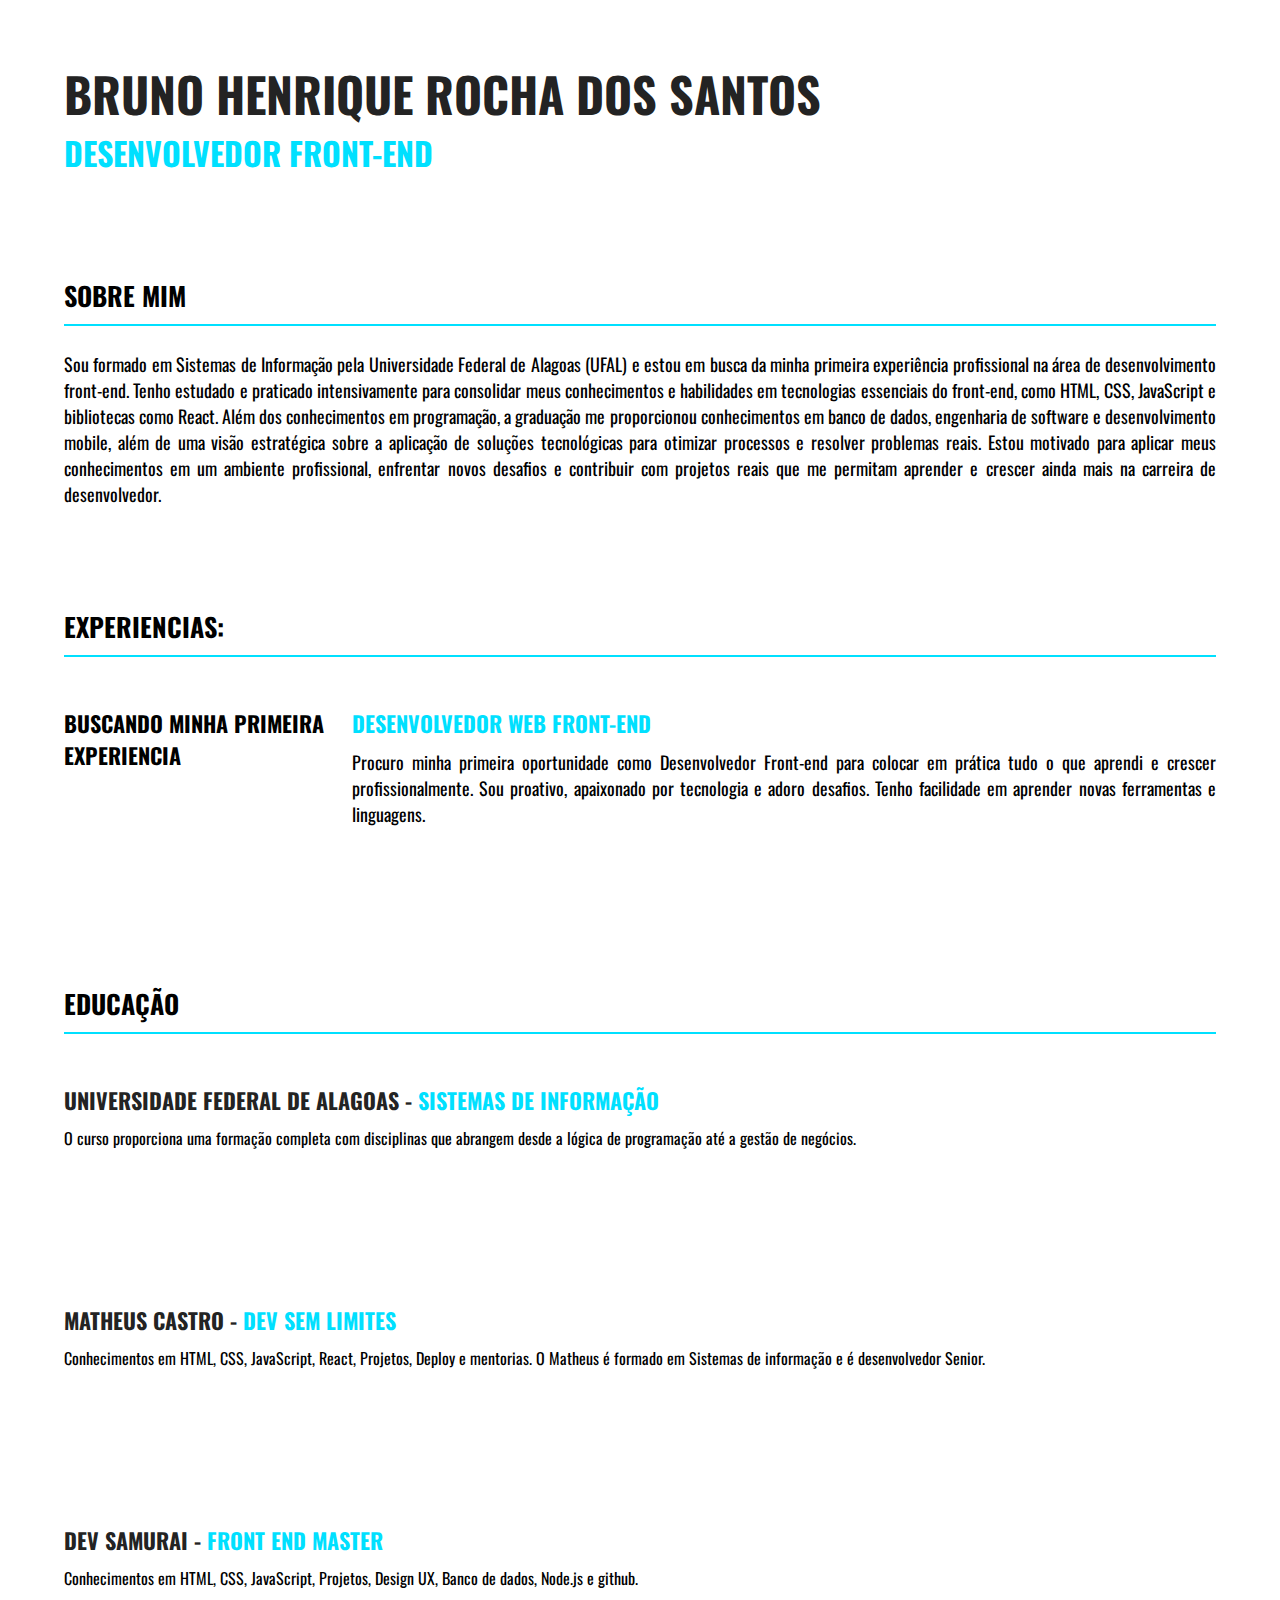
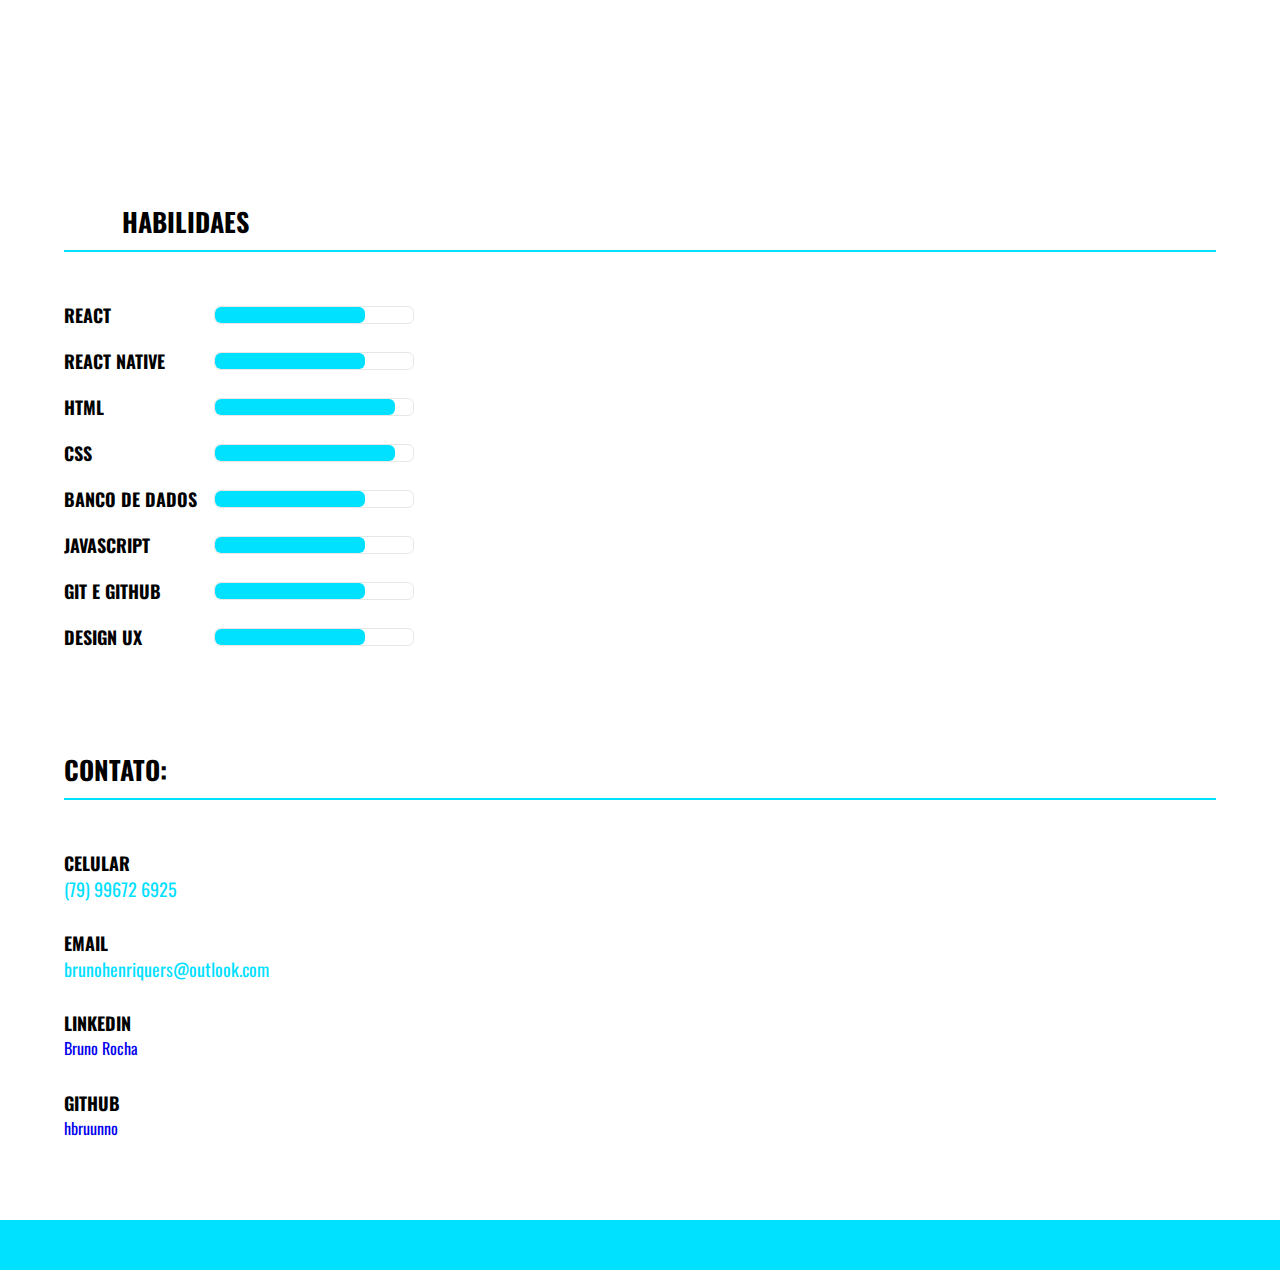
==== index.html @ 4bacbdec "subindo o curriculo" ====
<!DOCTYPE html>
<html lang="pt">
<head>
    <meta charset="UTF-8">
    <meta name="viewport" content="width=device-width, initial-scale=1.0">
    <title>curriculo</title>
    <link rel="stylesheet" href="style.css">
    <link rel="preconnect" href="https://fonts.googleapis.com">
<link rel="preconnect" href="https://fonts.gstatic.com" crossorigin>
<link href="https://fonts.googleapis.com/css2?family=Oswald:wght@300;400;500;700&family=Roboto:wght@300;400;500;700&display=swap" rel="stylesheet">
</head>
<body>
    <div class="container">
        <div class="h-name">
           <h1>Bruno Henrique Rocha dos Santos</h1> 
           <h2>Desenvolvedor Front-end</h2>
        </div>
        <div class="h-sobre">
            <div class="h-title-sobre">
                <h2>Sobre mim</h2>
            </div>
            <div class="w-100">
                <p class="paragraf">
                    Sou formado em Sistemas de Informação pela Universidade Federal de Alagoas (UFAL) e estou em busca da minha primeira experiência profissional na área de desenvolvimento front-end. Tenho estudado e praticado intensivamente para consolidar meus conhecimentos e habilidades em tecnologias essenciais do front-end, como HTML, CSS, JavaScript e bibliotecas como React. Além dos conhecimentos em programação, a graduação me proporcionou conhecimentos em banco de dados, engenharia de software e desenvolvimento mobile, além de uma visão estratégica sobre a aplicação de soluções tecnológicas para otimizar processos e resolver problemas reais. Estou motivado para aplicar meus conhecimentos em um ambiente profissional, enfrentar novos desafios e contribuir com projetos reais que me permitam aprender e crescer ainda mais na carreira de desenvolvedor.
                </p>
            </div>
        </div>

        <div class="h-experiencia">
            <div class="h-title-experiencia">
                <h2>Experiencias:</h2>
            </div>
            <div class="h-itens">
                <div class="item">
                    <div class="work">
                        <h2>Buscando minha primeira experiencia</h2>
                        <!-- <p>2015-2016</p> -->
                    </div>
                    <div class="description">
                        <h2>desenvolvedor web Front-end</h2>
                        <p>Procuro minha primeira oportunidade como Desenvolvedor Front-end para colocar em prática tudo o que aprendi e crescer profissionalmente. Sou proativo, apaixonado por tecnologia e adoro desafios. Tenho facilidade em aprender novas ferramentas e linguagens.

                        </p>
                    </div>
                </div>

               
            </div>
        </div>

        <div class="h-educacao">
            <div class="h-title-educacao">
                <h2>Educação</h2>
            </div>
            <div class="item">
                <div class="w-100 title">
                    <h2>Universidade Federal de Alagoas - <span>Sistemas de Informação</span> </h2> 
                </div>
                <p>
                   O curso proporciona uma formação completa com disciplinas que abrangem desde a lógica de programação até a gestão de negócios. 
                </p>
                
            </div>
            <div class="item">
                <div class="w-100 title">
                    <h2>Matheus Castro - <span>Dev Sem Limites </span></h2> 
                </div>
                <p>
                    Conhecimentos em HTML, CSS, JavaScript, React, Projetos, Deploy e mentorias. O Matheus é formado em Sistemas de informação e é desenvolvedor Senior.
                </p>
               
            </div>
            <div class="item">
                <div class="w-100 title">
                    <h2>Dev Samurai - <span>Front end master</span></h2> 
                </div>
                <p>
                    Conhecimentos em HTML, CSS, JavaScript, Projetos, Design UX, Banco de dados, Node.js e github.
                </p>
               
               
            </div>



        </div>

        <div class="h-habilidades">
            <div class="h-title-habilidades">
                <h2>Habilidaes</h2>
            </div>
            <div class="item">
                <div class="title">
                    <h2>React</h2>
                </div>
                <div class="icon">
                    <div class="percentual-50"></div>
                </div>
            </div>
            <div class="item">
                <div class="title">
                    <h2>React Native</h2>
                </div>
                <div class="icon">
                    <div class="percentual-50"></div>
                </div>
            </div>
            <div class="item">
                <div class="title">
                    <h2>HTML</h2>
                </div>
                <div class="icon">
                    <div class="percentual-80"></div>
                </div>
            </div>
            <div class="item">
                <div class="title">
                    <h2>CSS</h2>
                </div>
                <div class="icon">
                    <div class="percentual-80"></div>
                </div>
            </div>
            <div class="item">
                <div class="title">
                    <h2>banco de dados</h2>
                </div>
                <div class="icon">
                    <div class="percentual-50"></div>
                </div>
            </div>
            <div class="item">
                <div class="title">
                    <h2>JavaScript</h2>
                </div>
                <div class="icon">
                    <div class="percentual-50"></div>
                </div>
            </div>
            <div class="item">
                <div class="title">
                    <h2>Git e Github</h2>
                </div>
                <div class="icon">
                    <div class="percentual-50"></div>
                </div>
            </div>
            <div class="item">
                <div class="title">
                    <h2>Design UX</h2>
                </div>
                <div class="icon">
                    <div class="percentual-50"></div>
                </div>
            </div>
        </div>

        <div class="h-contato">
            <div class="h-title-contato">
                <h2>contato:</h2>
            </div>
            <div class="w-100 item">
                <h2>celular</h2>
                <p>(79) 99672 6925</p>
            </div>
            <div class="w-100 item">
                <h2>email</h2>
                <p>brunohenriquers@outlook.com</p>
            </div>
            <div class="w-100 item">
                <h2>linkedin</h2>
                <a href="https://www.linkedin.com/in/bruno-rocha-ba6991240/" target="_blank" style="text-decoration: none;">Bruno Rocha</a>
            </div>
            <div class="w-100 item">
                <h2>github</h2>
                <a href="https://github.com/hbruunno" target="_blank" style="text-decoration: none;">hbruunno</a>
                <p></p>
            </div>
        </div>

        


    </div>

    <footer>

        </footer>
    
</body>
</html>
---- style.css ----
@import "./assets/css/home.css";
@import "./assets/css/responsive.css";
@import "./assets/css/utils.css";
*{
    margin: 0;
    padding: 0;
    box-sizing: border-box;
}
html, body{
    width: 100%;
    height: 100%;
    font-family: 'Oswald', sans-serif;
    font-style: normal;
}
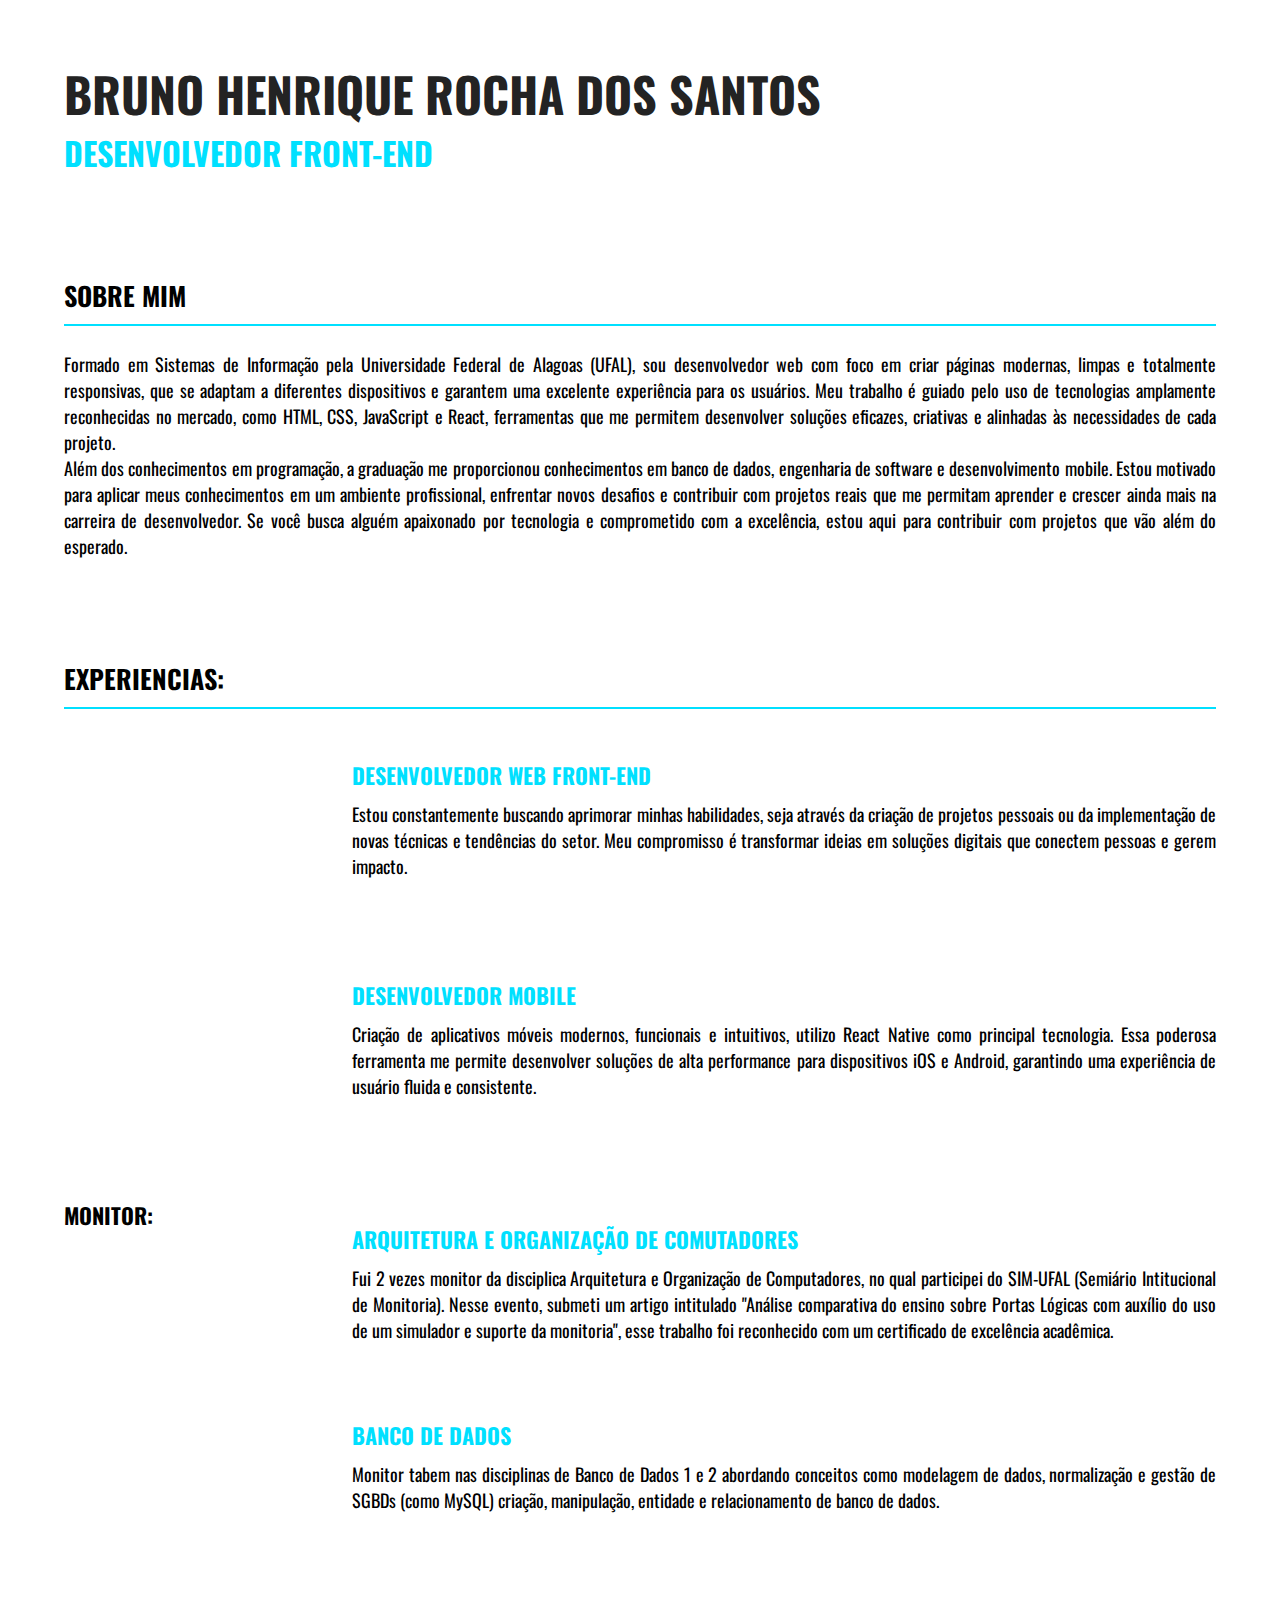
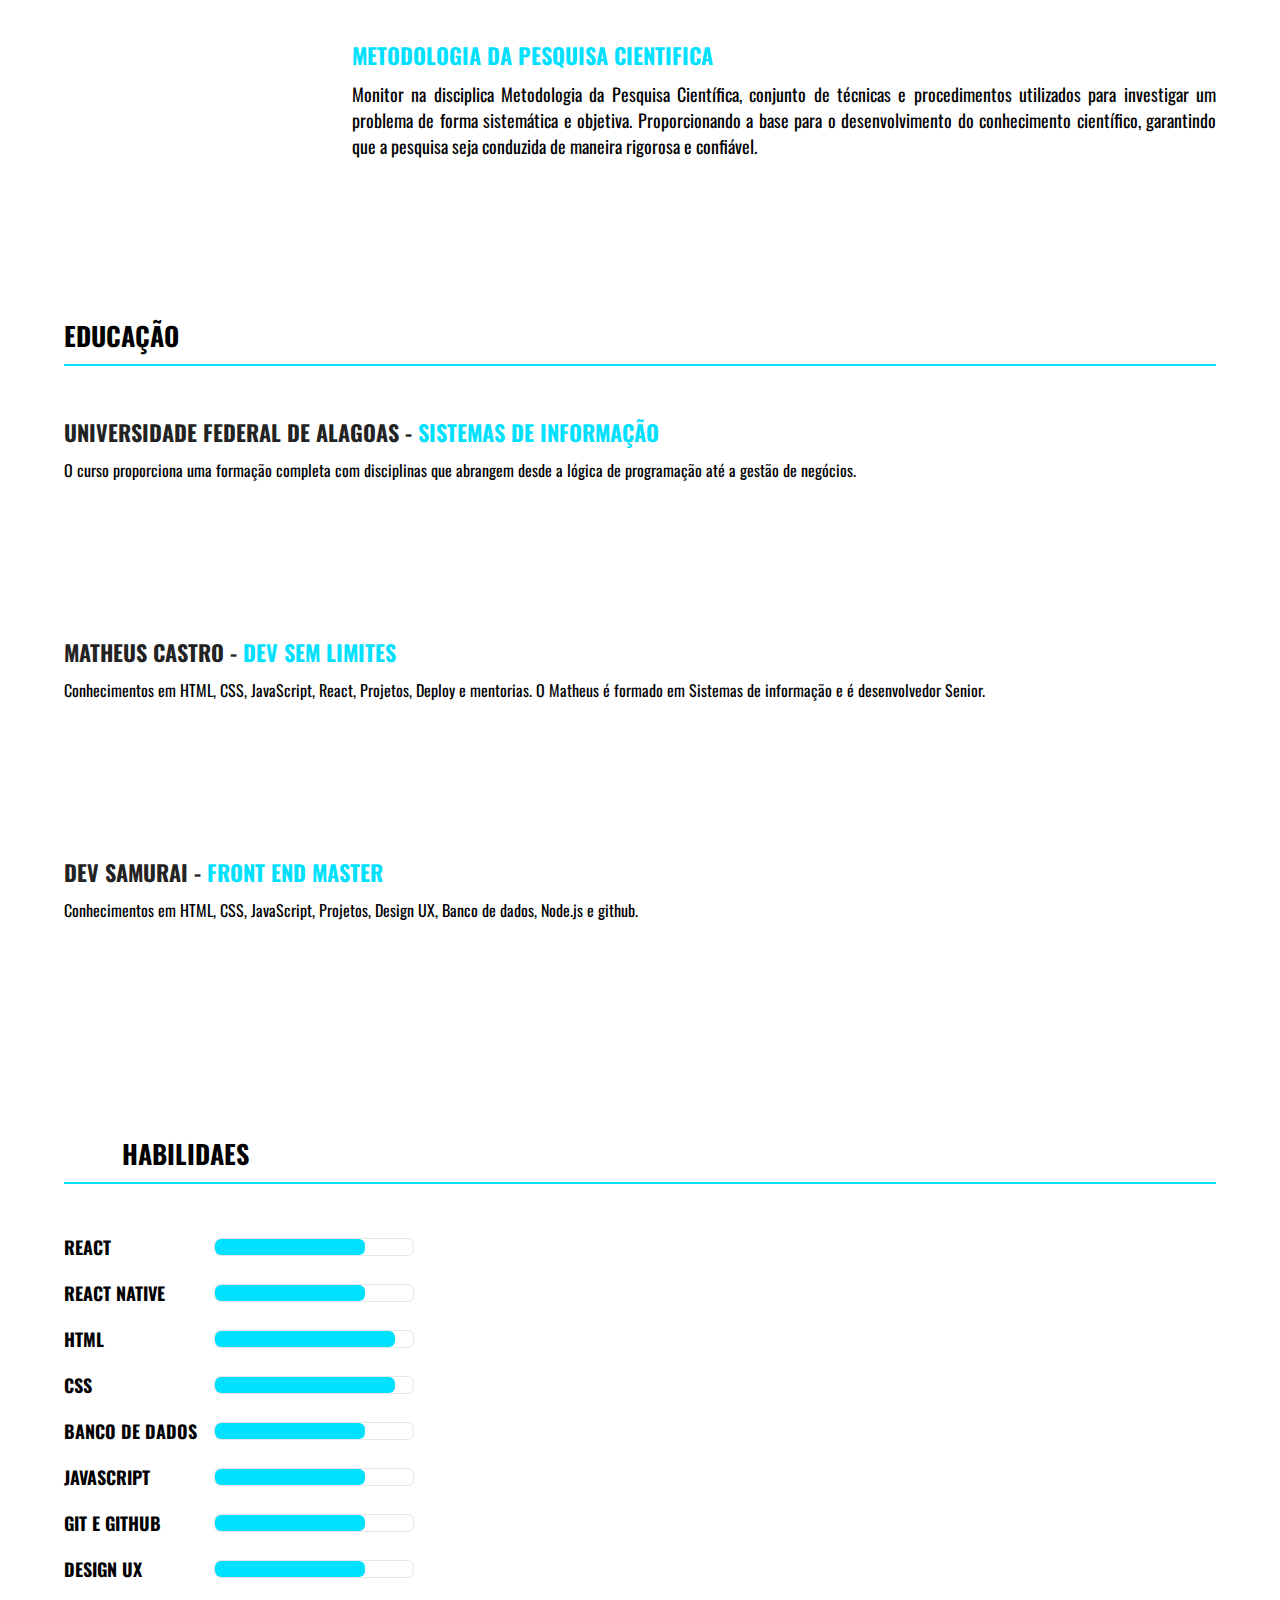
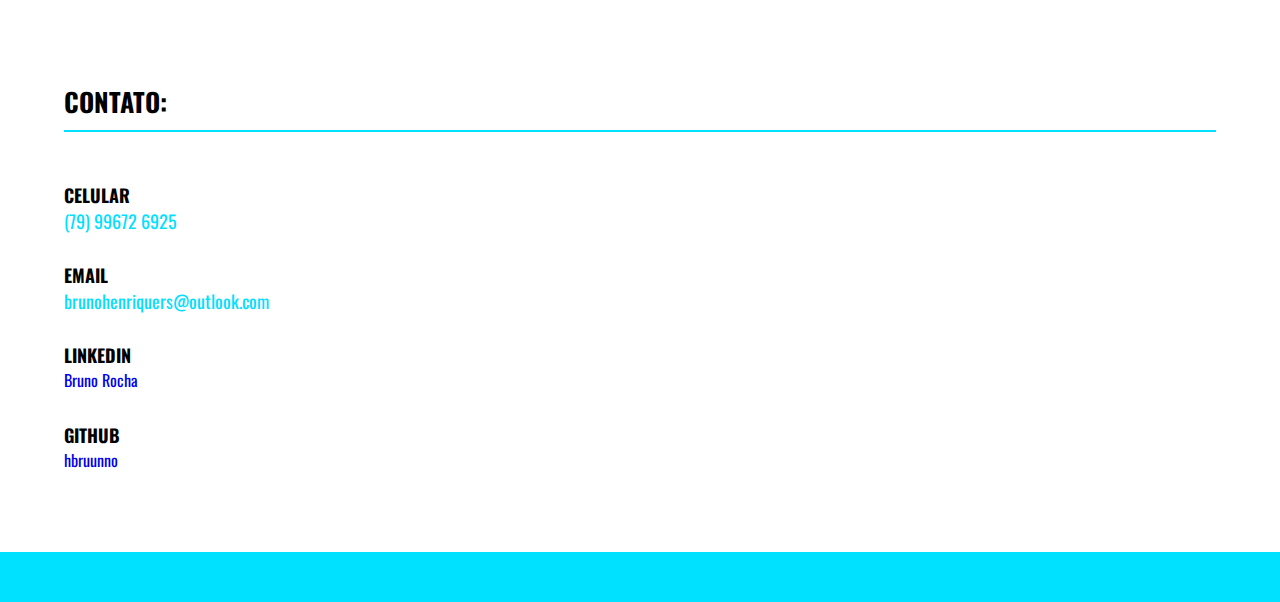
==== commit c551ec40: "atualização do curriculo" ====
--- a/index.html
+++ b/index.html
@@ -21,7 +21,9 @@
             </div>
             <div class="w-100">
                 <p class="paragraf">
-                    Sou formado em Sistemas de Informação pela Universidade Federal de Alagoas (UFAL) e estou em busca da minha primeira experiência profissional na área de desenvolvimento front-end. Tenho estudado e praticado intensivamente para consolidar meus conhecimentos e habilidades em tecnologias essenciais do front-end, como HTML, CSS, JavaScript e bibliotecas como React. Além dos conhecimentos em programação, a graduação me proporcionou conhecimentos em banco de dados, engenharia de software e desenvolvimento mobile, além de uma visão estratégica sobre a aplicação de soluções tecnológicas para otimizar processos e resolver problemas reais. Estou motivado para aplicar meus conhecimentos em um ambiente profissional, enfrentar novos desafios e contribuir com projetos reais que me permitam aprender e crescer ainda mais na carreira de desenvolvedor.
+                    Formado em Sistemas de Informação pela Universidade Federal de Alagoas (UFAL), sou desenvolvedor web com foco em criar páginas modernas, limpas e totalmente responsivas, que se adaptam a diferentes dispositivos e garantem uma excelente experiência para os usuários. Meu trabalho é guiado pelo uso de tecnologias amplamente reconhecidas no mercado, como HTML, CSS, JavaScript e React, ferramentas que me permitem desenvolver soluções eficazes, criativas e alinhadas às necessidades de cada projeto. <br>
+                    
+                    Além dos conhecimentos em programação, a graduação me proporcionou conhecimentos em banco de dados, engenharia de software e desenvolvimento mobile. Estou motivado para aplicar meus conhecimentos em um ambiente profissional, enfrentar novos desafios e contribuir com projetos reais que me permitam aprender e crescer ainda mais na carreira de desenvolvedor. Se você busca alguém apaixonado por tecnologia e comprometido com a excelência, estou aqui para contribuir com projetos que vão além do esperado.
                 </p>
             </div>
         </div>
@@ -33,13 +35,68 @@
             <div class="h-itens">
                 <div class="item">
                     <div class="work">
-                        <h2>Buscando minha primeira experiencia</h2>
+                        <h2></h2>
                         <!-- <p>2015-2016</p> -->
                     </div>
                     <div class="description">
                         <h2>desenvolvedor web Front-end</h2>
-                        <p>Procuro minha primeira oportunidade como Desenvolvedor Front-end para colocar em prática tudo o que aprendi e crescer profissionalmente. Sou proativo, apaixonado por tecnologia e adoro desafios. Tenho facilidade em aprender novas ferramentas e linguagens.
-
+                        <p> 
+                            Estou constantemente buscando aprimorar minhas habilidades, seja através da criação de projetos pessoais ou da implementação de novas técnicas e tendências do setor. Meu compromisso é transformar ideias em soluções digitais que conectem pessoas e gerem impacto.
+                        </p>
+                    </div>
+                </div>
+
+                <div class="item">
+                    <div class="work">
+                        <h2></h2>
+                        <!-- <p>2015-2016</p> -->
+                    </div>
+                    <div class="description">
+                        <h2>desenvolvedor Mobile</h2>
+                        <p>
+                            Criação de aplicativos móveis modernos, funcionais e intuitivos, utilizo React Native como principal tecnologia. Essa poderosa ferramenta me permite desenvolver soluções de alta performance para dispositivos iOS e Android, garantindo uma experiência de usuário fluida e consistente. 
+                                            
+                        </p>
+                    </div>
+                </div>
+
+                <div class="item">
+                    <div class="work">
+                        
+                        <h2>Monitor:</h2>
+                        <!-- <p>2015-2016</p> -->
+                    </div>
+                    <div class="description">
+                        <br>
+                        <h2>Arquitetura e Organização de comutadores</h2>
+                        <p>
+                            Fui 2 vezes monitor da disciplica Arquitetura e Organização de Computadores, no qual participei do SIM-UFAL (Semiário Intitucional de Monitoria). Nesse evento, submeti um artigo intitulado "Análise comparativa do ensino sobre Portas Lógicas com auxílio do uso de um simulador e suporte da monitoria", esse trabalho foi reconhecido com um certificado de excelência acadêmica.
+                        </p>
+                    </div>
+                </div>
+
+                <div class="item">
+                    <div class="work">
+                        <h2></h2>
+                        <!-- <p>2015-2016</p> -->
+                    </div>
+                    <div class="description">
+                        <h2>Banco de Dados</h2>
+                        <p>
+                            Monitor tabem nas disciplinas de Banco de Dados 1 e 2 abordando conceitos como modelagem de dados, normalização e gestão de SGBDs (como MySQL) criação, manipulação, entidade e relacionamento de banco de dados.
+                        </p>
+                    </div>
+                </div>
+
+                <div class="item">
+                    <div class="work">
+                        <h2></h2>
+                        <!-- <p>2015-2016</p> -->
+                    </div>
+                    <div class="description">
+                        <h2>Metodologia da pesquisa cientifica</h2>
+                        <p>
+                            Monitor na disciplica Metodologia da Pesquisa Científica, conjunto de técnicas e procedimentos utilizados para investigar um problema de forma sistemática e objetiva. Proporcionando a base para o desenvolvimento do conhecimento científico, garantindo que a pesquisa seja conduzida de maneira rigorosa e confiável.
                         </p>
                     </div>
                 </div>
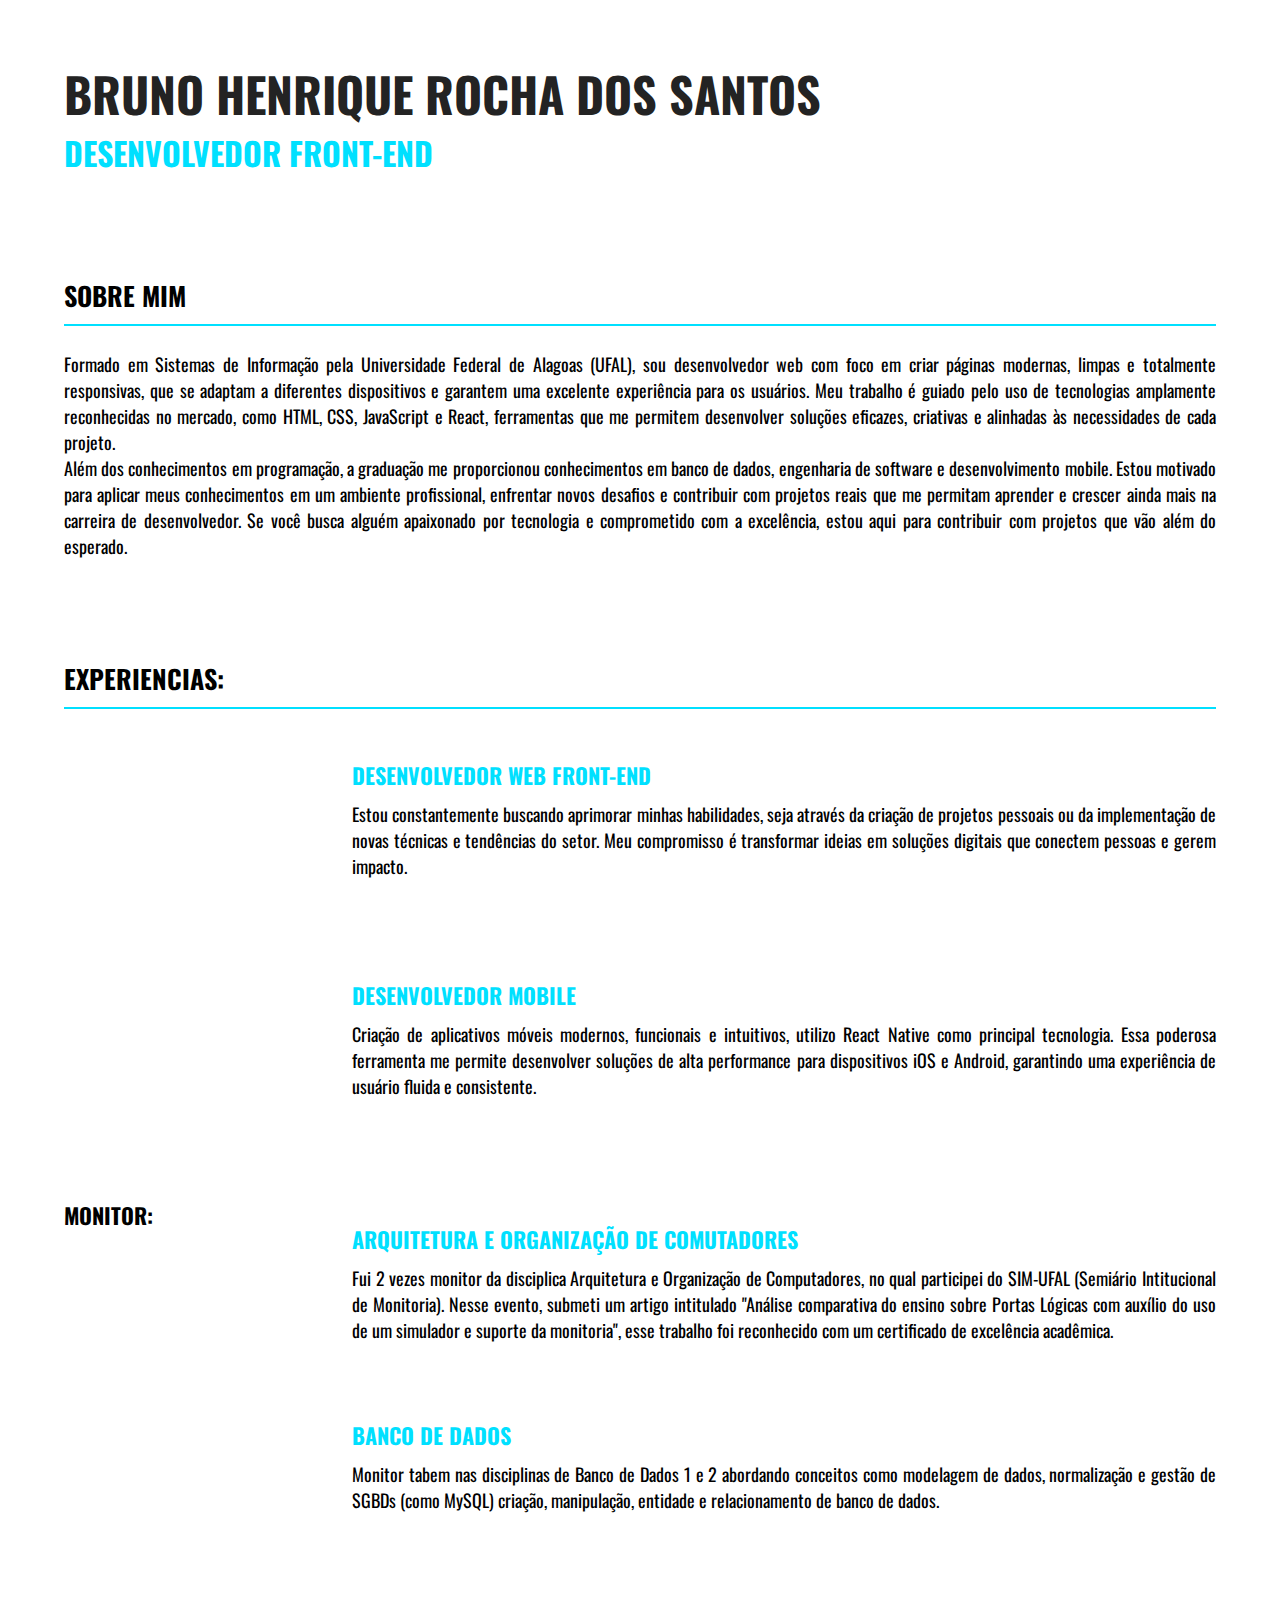
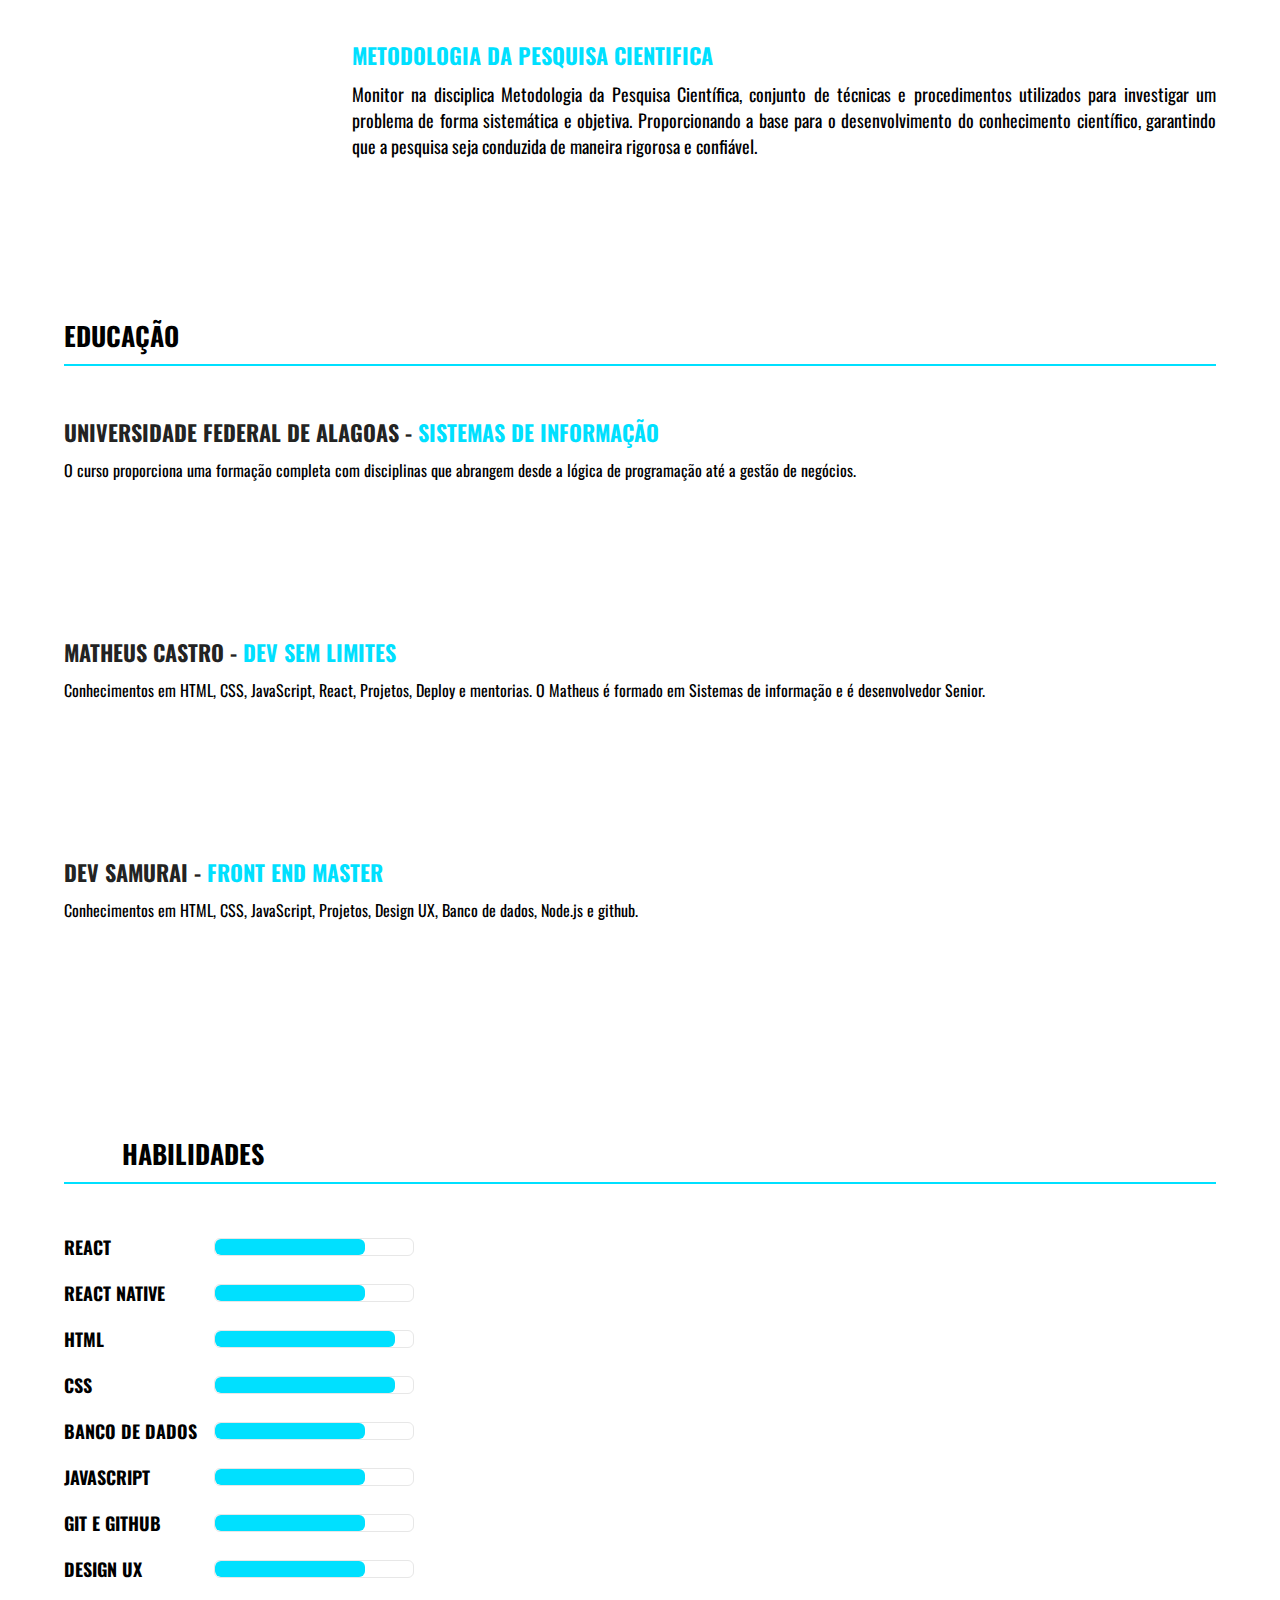
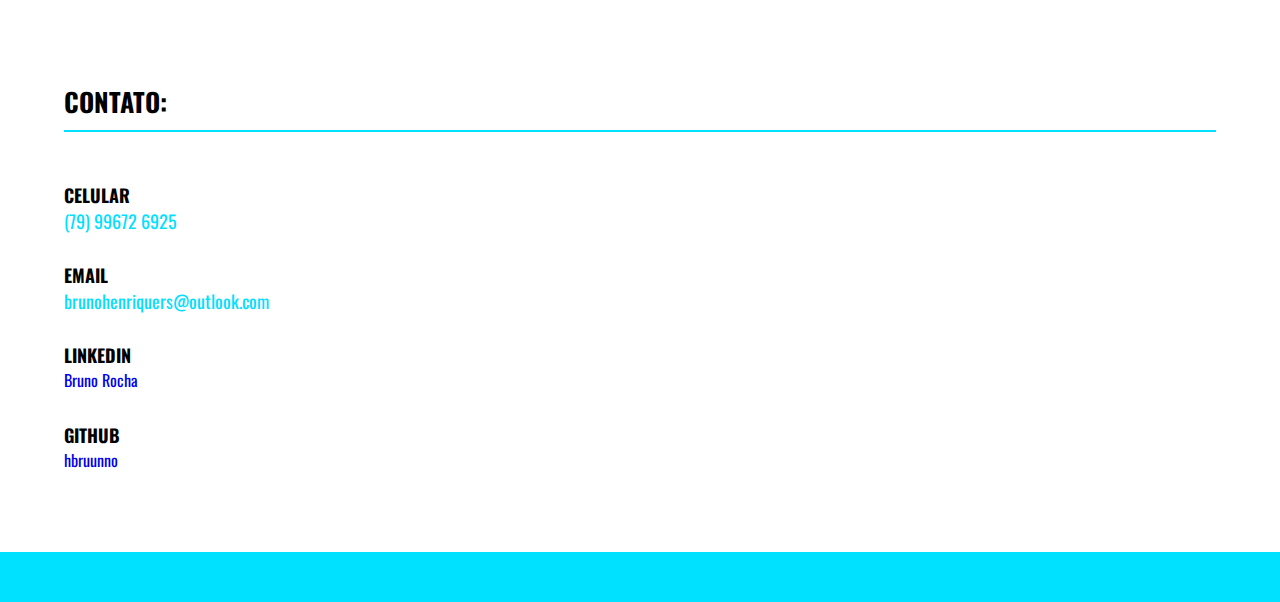
==== commit 287751b3: "Update index.html" ====
--- a/index.html
+++ b/index.html
@@ -144,7 +144,7 @@
 
         <div class="h-habilidades">
             <div class="h-title-habilidades">
-                <h2>Habilidaes</h2>
+                <h2>Habilidades</h2>
             </div>
             <div class="item">
                 <div class="title">
@@ -245,4 +245,4 @@
         </footer>
     
 </body>
-</html>+</html>
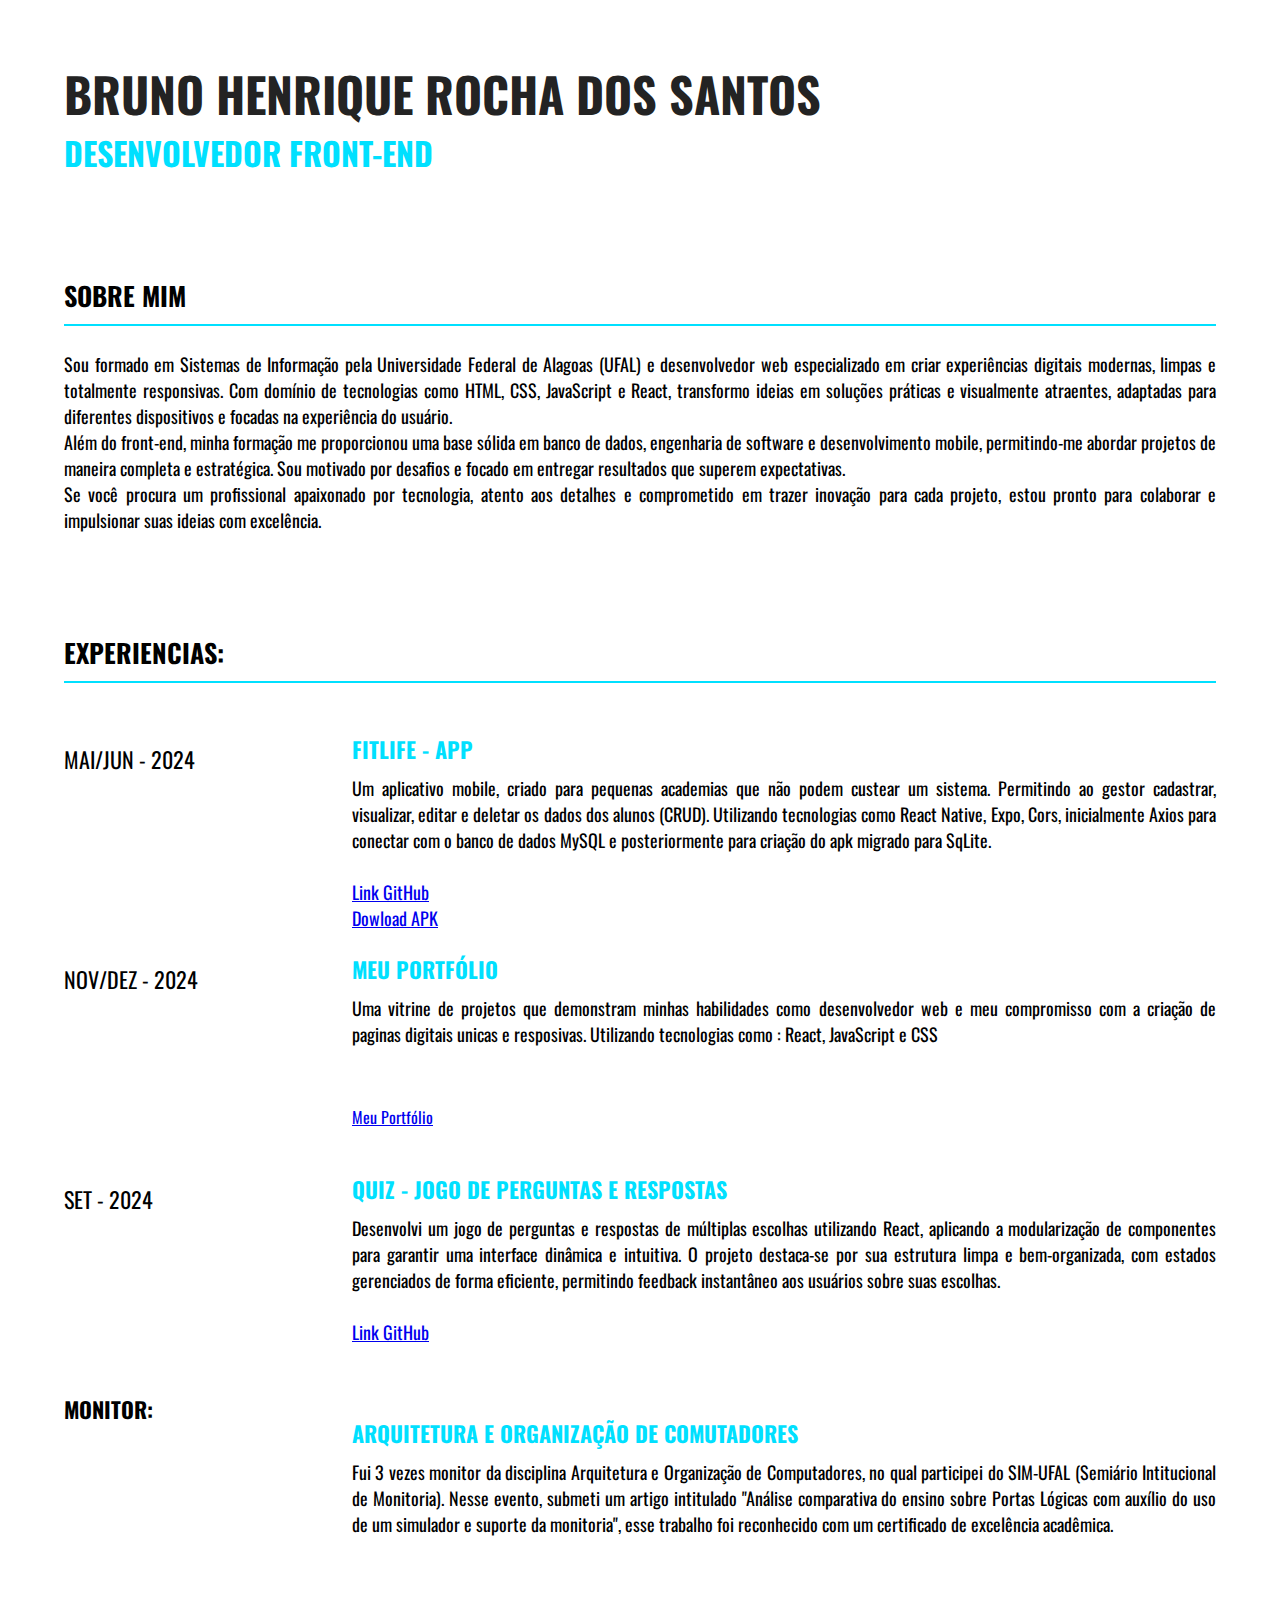
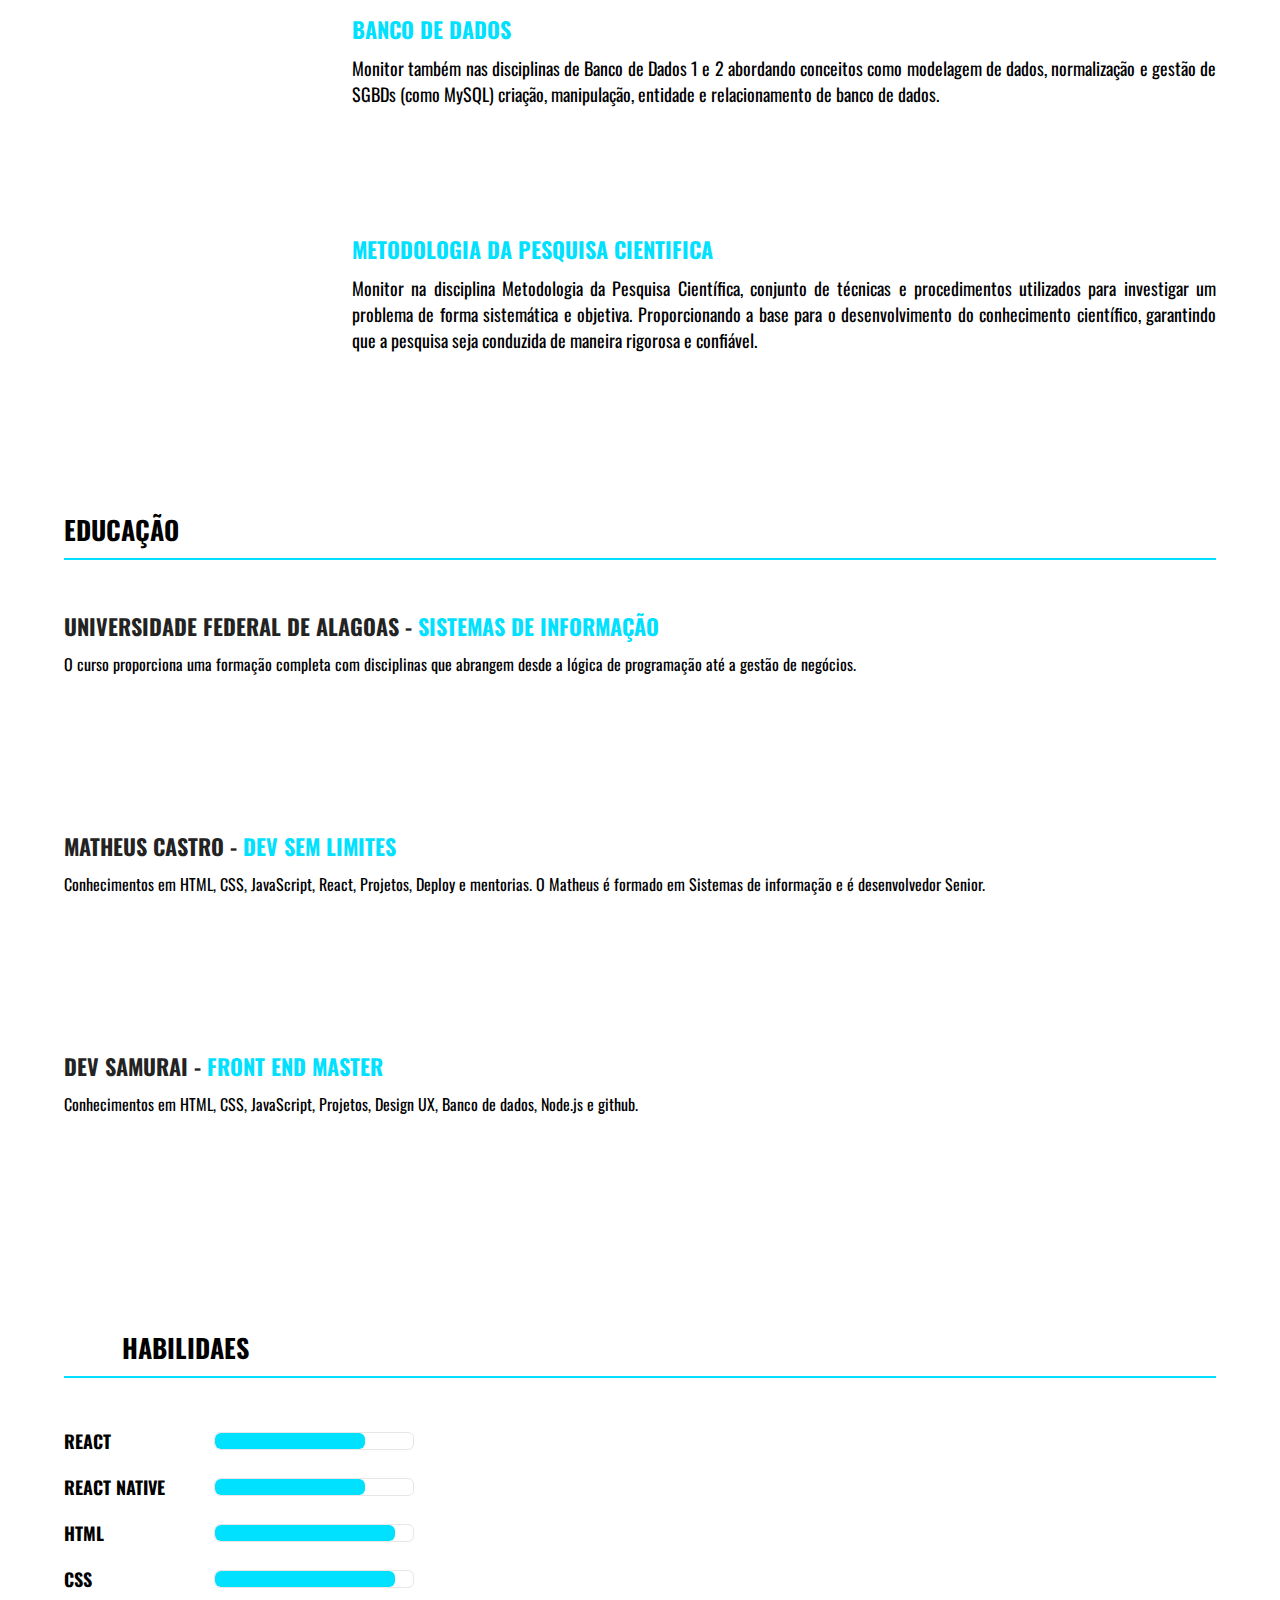
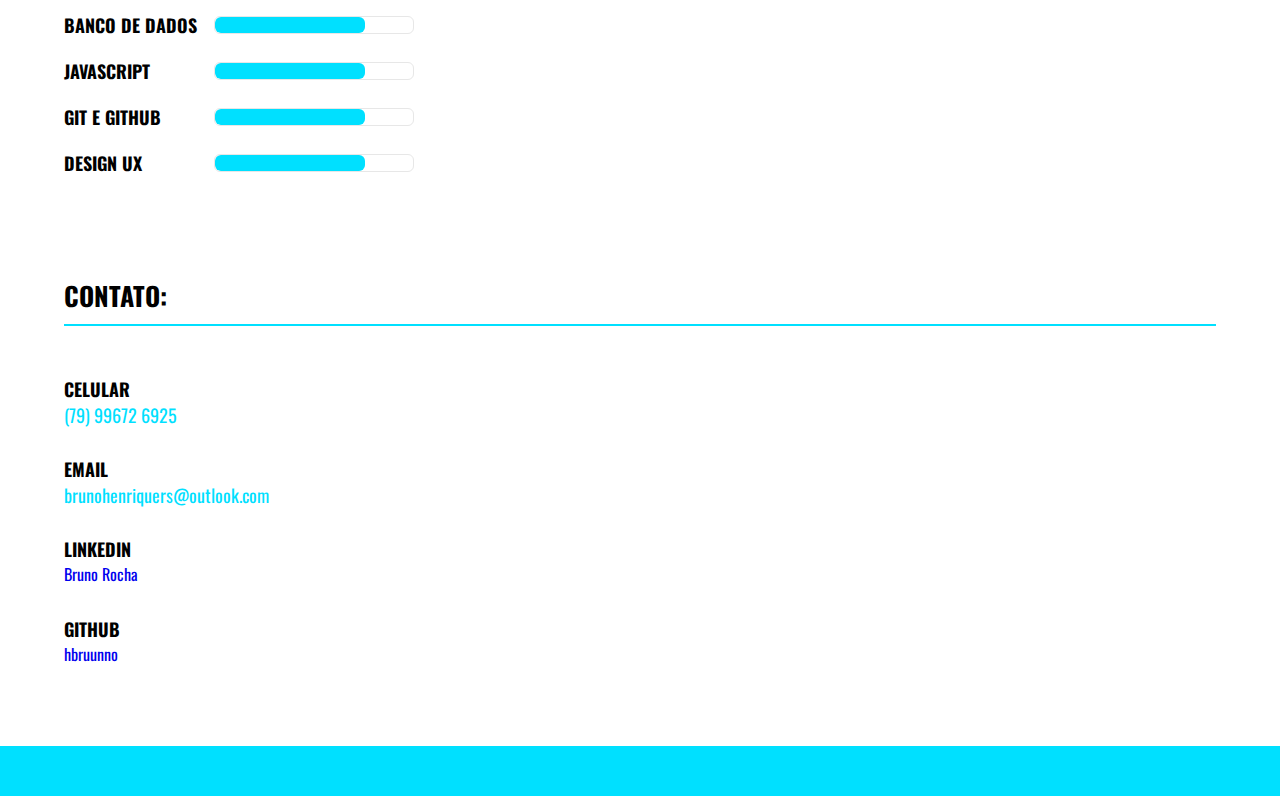
==== commit bfec6293: "Corrigindo gramática e ajustando experiências" ====
--- a/index.html
+++ b/index.html
@@ -20,10 +20,14 @@
                 <h2>Sobre mim</h2>
             </div>
             <div class="w-100">
-                <p class="paragraf">
-                    Formado em Sistemas de Informação pela Universidade Federal de Alagoas (UFAL), sou desenvolvedor web com foco em criar páginas modernas, limpas e totalmente responsivas, que se adaptam a diferentes dispositivos e garantem uma excelente experiência para os usuários. Meu trabalho é guiado pelo uso de tecnologias amplamente reconhecidas no mercado, como HTML, CSS, JavaScript e React, ferramentas que me permitem desenvolver soluções eficazes, criativas e alinhadas às necessidades de cada projeto. <br>
+                <p class="paragraf">Sou formado em Sistemas de Informação pela Universidade Federal de Alagoas (UFAL) e desenvolvedor web especializado em criar experiências digitais 
+                    modernas, limpas e totalmente responsivas. Com domínio de tecnologias como HTML, CSS, JavaScript e React, transformo ideias em soluções práticas e visualmente 
+                    atraentes, adaptadas para diferentes dispositivos e focadas na experiência do usuário.  <br>
                     
-                    Além dos conhecimentos em programação, a graduação me proporcionou conhecimentos em banco de dados, engenharia de software e desenvolvimento mobile. Estou motivado para aplicar meus conhecimentos em um ambiente profissional, enfrentar novos desafios e contribuir com projetos reais que me permitam aprender e crescer ainda mais na carreira de desenvolvedor. Se você busca alguém apaixonado por tecnologia e comprometido com a excelência, estou aqui para contribuir com projetos que vão além do esperado.
+                    Além do front-end, minha formação me proporcionou uma base sólida em banco de dados, engenharia de software e desenvolvimento mobile, permitindo-me abordar projetos
+                     de maneira completa e estratégica. Sou motivado por desafios e focado em entregar resultados que superem expectativas.  <br>
+
+                     Se você procura um profissional apaixonado por tecnologia, atento aos detalhes e comprometido em trazer inovação para cada projeto, estou pronto para colaborar e impulsionar suas ideias com excelência.
                 </p>
             </div>
         </div>
@@ -33,32 +37,57 @@
                 <h2>Experiencias:</h2>
             </div>
             <div class="h-itens">
-                <div class="item">
-                    <div class="work">
-                        <h2></h2>
-                        <!-- <p>2015-2016</p> -->
-                    </div>
-                    <div class="description">
-                        <h2>desenvolvedor web Front-end</h2>
+                
+
+                <div class="item">
+                    <div class="work">
+                        <h2></h2>
+                        <p>MAI/JUN - 2024</p>
+                    </div>
+                    <div class="description">
+                        <h2>FITLIFE - App</h2>
+                        <p>
+                            Um aplicativo mobile, criado para pequenas academias que não podem custear um sistema. Permitindo ao gestor cadastrar, visualizar, editar e deletar os dados dos alunos (CRUD). Utilizando tecnologias como React Native, Expo, Cors, inicialmente Axios para conectar com o banco de dados MySQL e posteriormente para criação do apk migrado para SqLite. 
+                            <br><br><a href="https://github.com/hbruunno/FitLife-App" target="_blank"> Link GitHub</a> 
+                            <br><a href="https://drive.google.com/file/d/13oAoautdDIP5qcASzbxJsllTHnZlAeUa/view" target="_blank">Dowload APK</a>
+                                            
+                        </p>
+                    </div>
+                </div>
+
+                <div class="item">
+                    <div class="work">
+                        <h2></h2>
+                        <p>NOV/DEZ - 2024</p>
+                    </div>
+                    <div class="description">
+                        <h2>MEU PORTFÓLIO</h2>
                         <p> 
-                            Estou constantemente buscando aprimorar minhas habilidades, seja através da criação de projetos pessoais ou da implementação de novas técnicas e tendências do setor. Meu compromisso é transformar ideias em soluções digitais que conectem pessoas e gerem impacto.
-                        </p>
-                    </div>
-                </div>
-
-                <div class="item">
-                    <div class="work">
-                        <h2></h2>
-                        <!-- <p>2015-2016</p> -->
-                    </div>
-                    <div class="description">
-                        <h2>desenvolvedor Mobile</h2>
-                        <p>
-                            Criação de aplicativos móveis modernos, funcionais e intuitivos, utilizo React Native como principal tecnologia. Essa poderosa ferramenta me permite desenvolver soluções de alta performance para dispositivos iOS e Android, garantindo uma experiência de usuário fluida e consistente. 
-                                            
-                        </p>
-                    </div>
-                </div>
+                            Uma vitrine de projetos que demonstram minhas habilidades como desenvolvedor web e meu compromisso com a criação de paginas digitais unicas 
+                            e resposivas. Utilizando tecnologias como : React, JavaScript e CSS
+                        </p><br><br>
+                        <a href="https://brunohrocha.vercel.app/" target="_blank">Meu Portfólio</a>
+                    </div>
+                </div>
+
+                <div class="item">
+                    <div class="work">
+                        <h2></h2>
+                        <p>SET - 2024</p>
+                    </div>
+                    <div class="description">
+                        <h2>QUIZ - Jogo de perguntas e respostas</h2>
+                        <p> 
+                            Desenvolvi um jogo de perguntas e respostas de múltiplas escolhas utilizando React, aplicando a modularização de componentes para garantir uma 
+                            interface dinâmica e intuitiva. O projeto destaca-se por sua estrutura limpa e bem-organizada, com estados gerenciados de forma eficiente, permitindo 
+                            feedback instantâneo aos usuários sobre suas escolhas.
+                            <br><br> <a href="https://github.com/hbruunno/Projeto-QUIZ" target="_blank">Link GitHub</a>
+
+                        </p>
+                    </div>                    
+                </div>
+
+                
 
                 <div class="item">
                     <div class="work">
@@ -70,7 +99,7 @@
                         <br>
                         <h2>Arquitetura e Organização de comutadores</h2>
                         <p>
-                            Fui 2 vezes monitor da disciplica Arquitetura e Organização de Computadores, no qual participei do SIM-UFAL (Semiário Intitucional de Monitoria). Nesse evento, submeti um artigo intitulado "Análise comparativa do ensino sobre Portas Lógicas com auxílio do uso de um simulador e suporte da monitoria", esse trabalho foi reconhecido com um certificado de excelência acadêmica.
+                            Fui 3 vezes monitor da disciplina Arquitetura e Organização de Computadores, no qual participei do SIM-UFAL (Semiário Intitucional de Monitoria). Nesse evento, submeti um artigo intitulado "Análise comparativa do ensino sobre Portas Lógicas com auxílio do uso de um simulador e suporte da monitoria", esse trabalho foi reconhecido com um certificado de excelência acadêmica.
                         </p>
                     </div>
                 </div>
@@ -83,7 +112,7 @@
                     <div class="description">
                         <h2>Banco de Dados</h2>
                         <p>
-                            Monitor tabem nas disciplinas de Banco de Dados 1 e 2 abordando conceitos como modelagem de dados, normalização e gestão de SGBDs (como MySQL) criação, manipulação, entidade e relacionamento de banco de dados.
+                            Monitor também nas disciplinas de Banco de Dados 1 e 2 abordando conceitos como modelagem de dados, normalização e gestão de SGBDs (como MySQL) criação, manipulação, entidade e relacionamento de banco de dados.
                         </p>
                     </div>
                 </div>
@@ -96,7 +125,7 @@
                     <div class="description">
                         <h2>Metodologia da pesquisa cientifica</h2>
                         <p>
-                            Monitor na disciplica Metodologia da Pesquisa Científica, conjunto de técnicas e procedimentos utilizados para investigar um problema de forma sistemática e objetiva. Proporcionando a base para o desenvolvimento do conhecimento científico, garantindo que a pesquisa seja conduzida de maneira rigorosa e confiável.
+                            Monitor na disciplina Metodologia da Pesquisa Científica, conjunto de técnicas e procedimentos utilizados para investigar um problema de forma sistemática e objetiva. Proporcionando a base para o desenvolvimento do conhecimento científico, garantindo que a pesquisa seja conduzida de maneira rigorosa e confiável.
                         </p>
                     </div>
                 </div>
@@ -144,7 +173,7 @@
 
         <div class="h-habilidades">
             <div class="h-title-habilidades">
-                <h2>Habilidades</h2>
+                <h2>Habilidaes</h2>
             </div>
             <div class="item">
                 <div class="title">
@@ -245,4 +274,4 @@
         </footer>
     
 </body>
-</html>
+</html>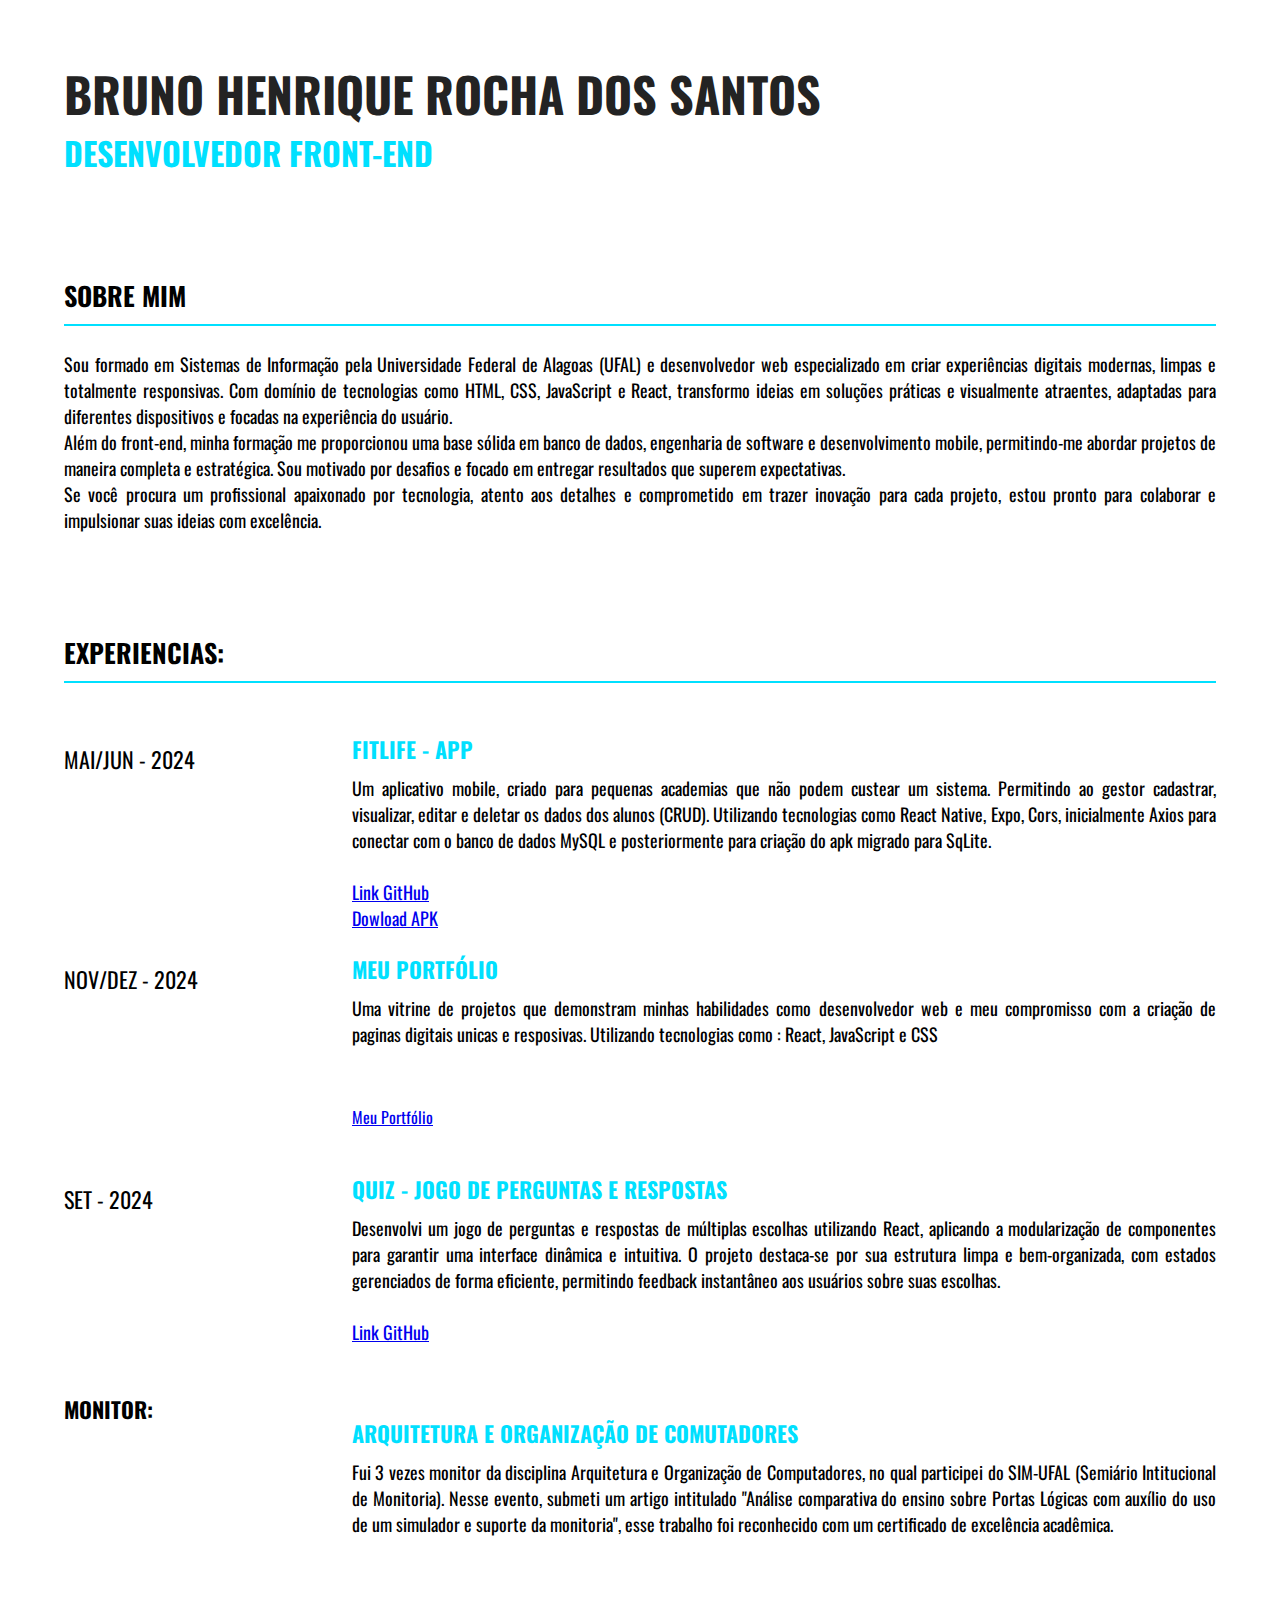
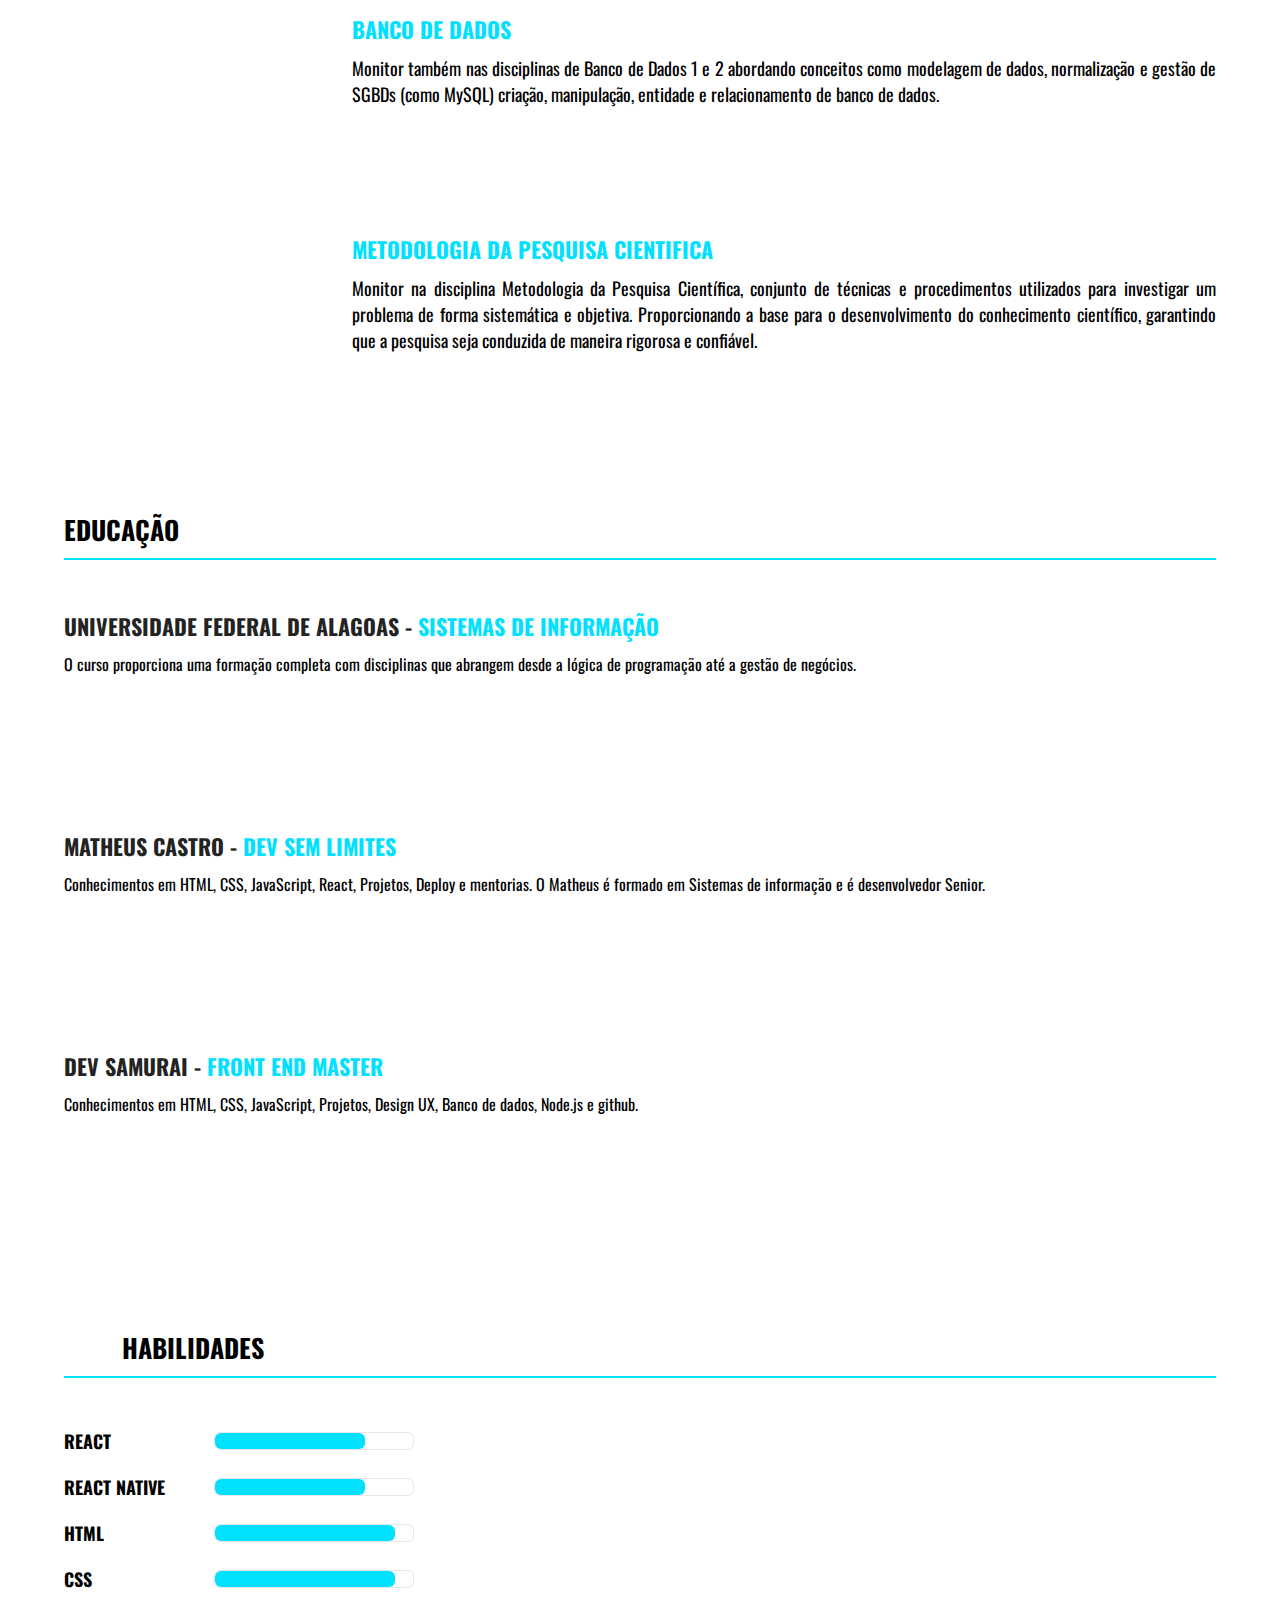
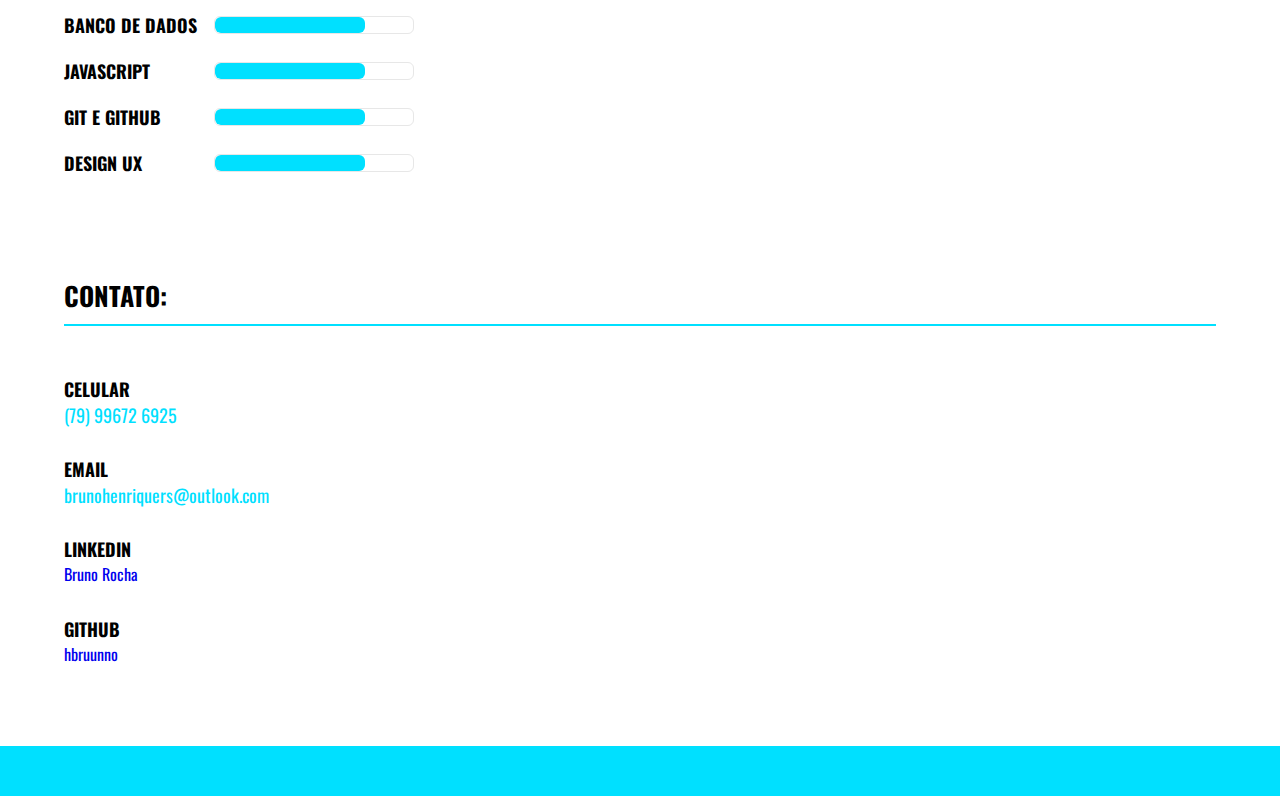
==== commit ab460c76: "Merge branch 'main' of https://github.com/hbruunno/Curriculo" ====
--- a/index.html
+++ b/index.html
@@ -173,7 +173,7 @@
 
         <div class="h-habilidades">
             <div class="h-title-habilidades">
-                <h2>Habilidaes</h2>
+                <h2>Habilidades</h2>
             </div>
             <div class="item">
                 <div class="title">
@@ -274,4 +274,4 @@
         </footer>
     
 </body>
-</html>+</html>
